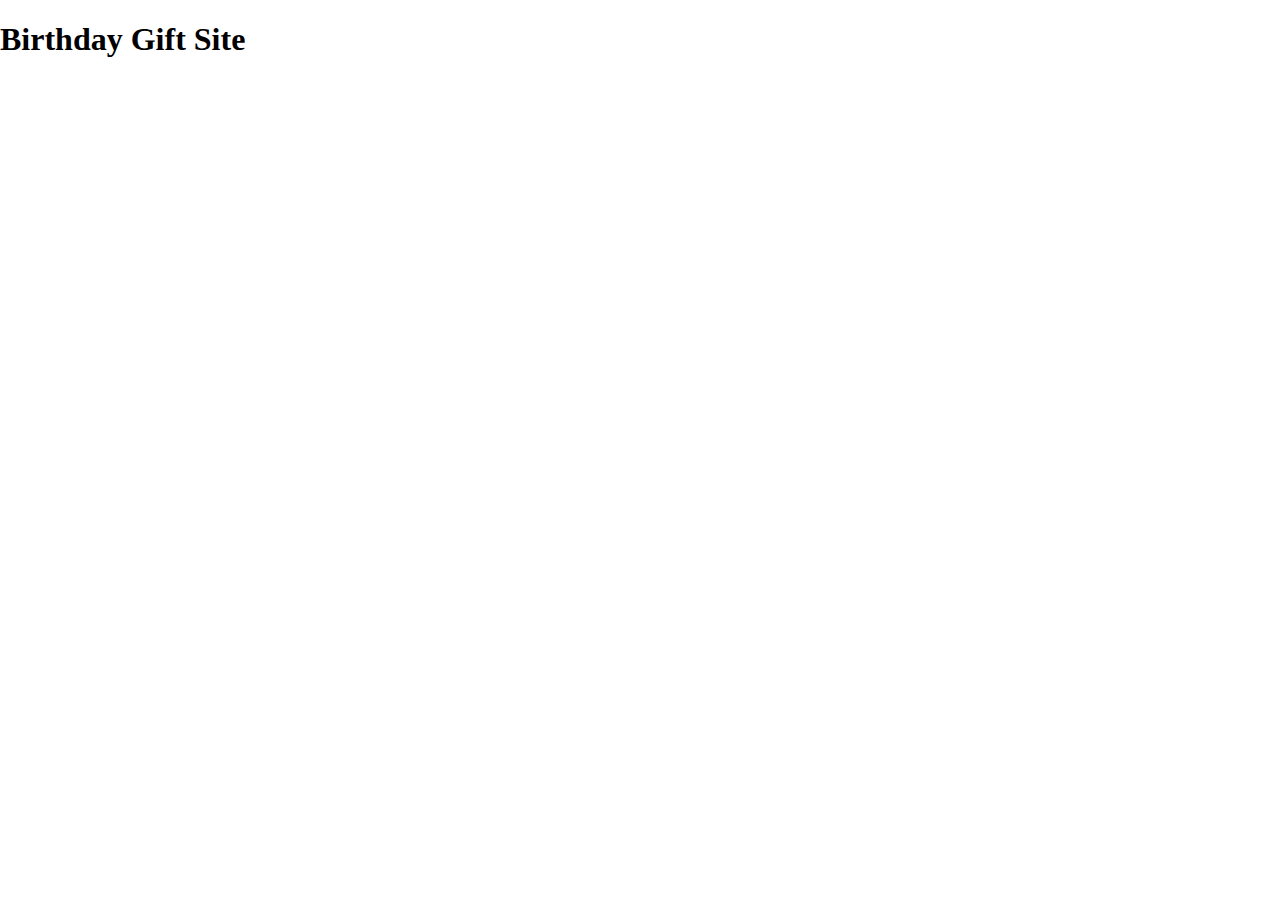
==== Module 2 Web Dev Basics/Build a birthday GIFt site/index.html @ 667eaa0a "Intial birthday GIFt site setup" ====
<!DOCTYPE html>
<html lang="en">
  <head>
    <meta charset="UTF-8" />
    <meta name="viewport" content="width=device-width, initial-scale=1.0" />
    <link rel="stylesheet" href="styles.css" />
    <title>Birthday GIFt Site</title>
  </head>
  <body>
    <h1>Birthday Gift Site</h1>
  </body>
</html>
---- Module 2 Web Dev Basics/Build a birthday GIFt site/styles.css ----
body {
  margin: 0;
}
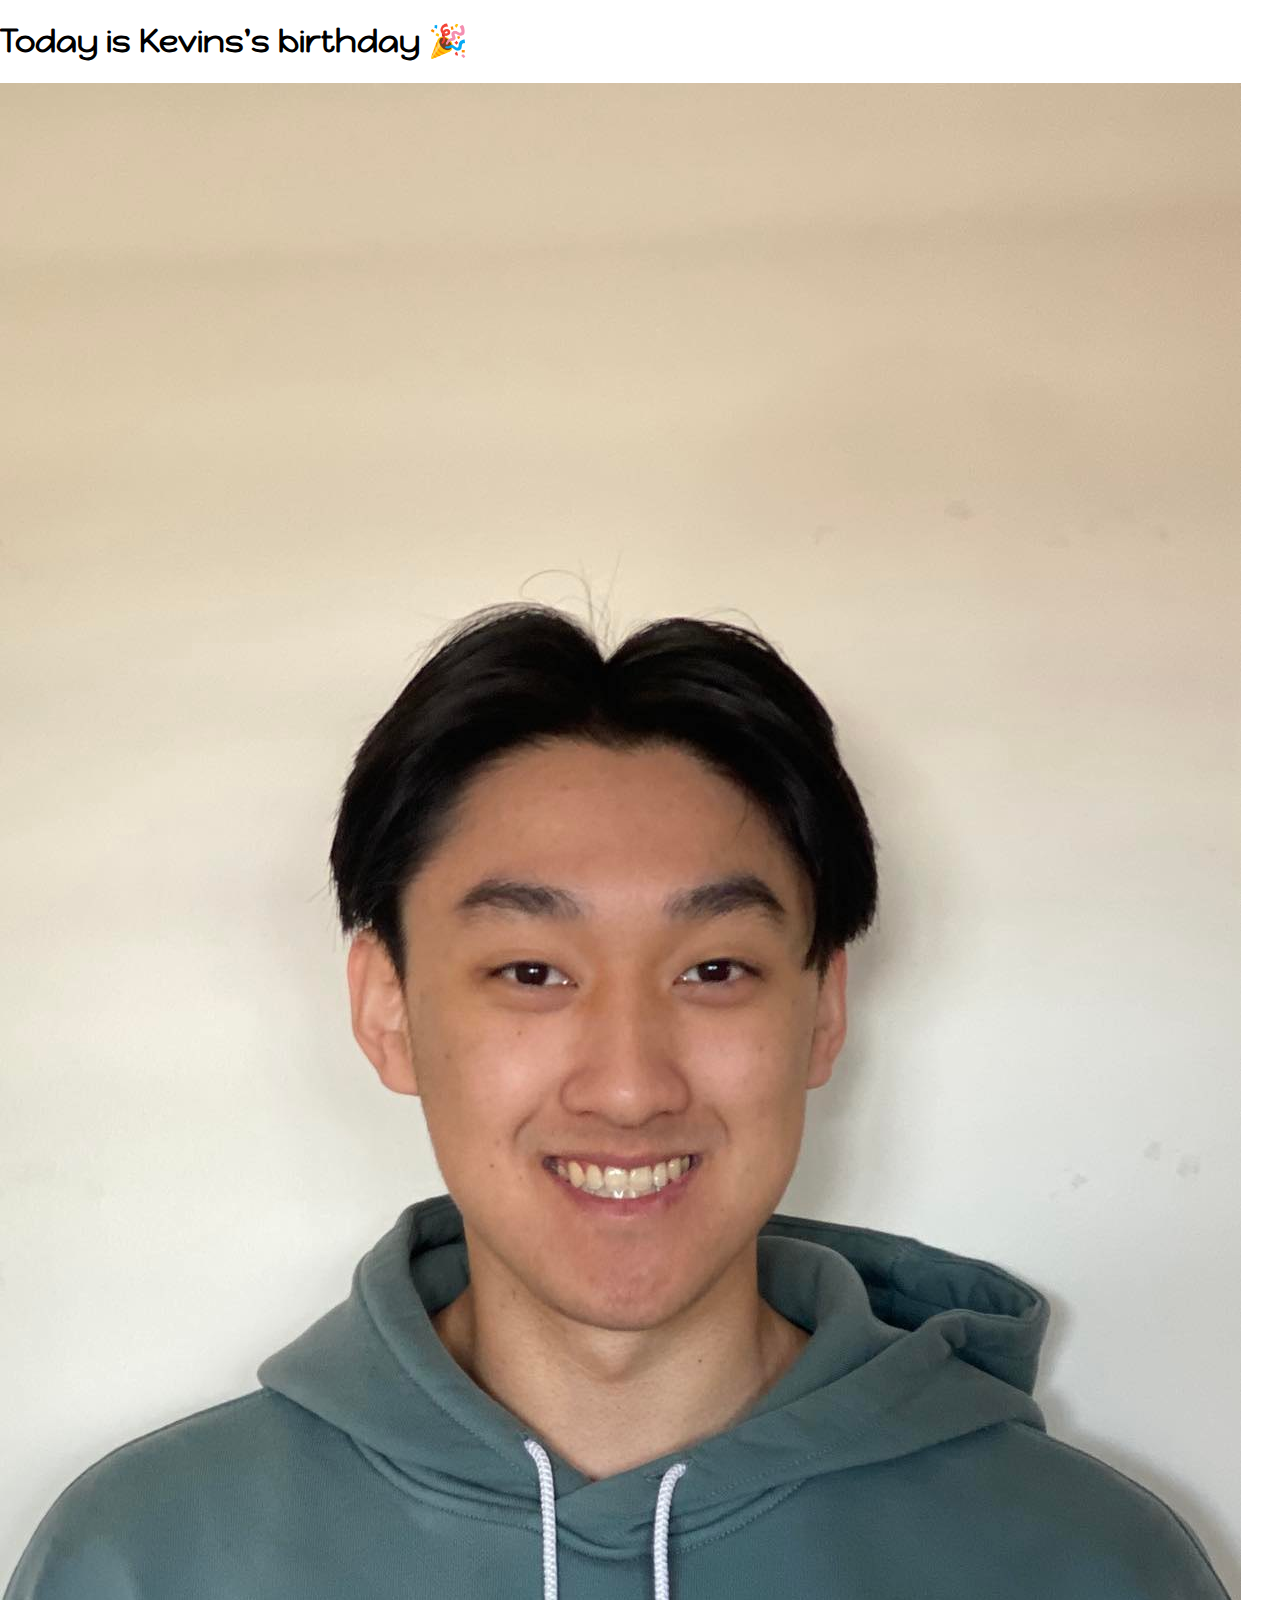
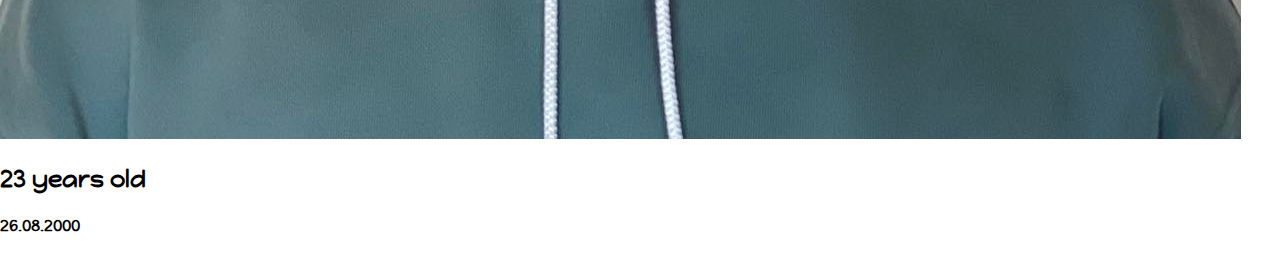
==== commit 60d9ff55: "Initial GIFt text and styling for GIFt site" ====
--- a/Module 2 Web Dev Basics/Build a birthday GIFt site/index.html
+++ b/Module 2 Web Dev Basics/Build a birthday GIFt site/index.html
@@ -4,9 +4,18 @@
     <meta charset="UTF-8" />
     <meta name="viewport" content="width=device-width, initial-scale=1.0" />
     <link rel="stylesheet" href="styles.css" />
+    <link rel="preconnect" href="https://fonts.googleapis.com" />
+    <link rel="preconnect" href="https://fonts.gstatic.com" crossorigin />
+    <link
+      href="https://fonts.googleapis.com/css2?family=Happy+Monkey&display=swap"
+      rel="stylesheet"
+    />
     <title>Birthday GIFt Site</title>
   </head>
   <body>
-    <h1>Birthday Gift Site</h1>
+    <h1>Today is Kevins's birthday 🎉</h1>
+    <img src="images/portrait.jpg" />
+    <h2>23 years old</h2>
+    <h4>26.08.2000</h4>
   </body>
 </html>
--- a/Module 2 Web Dev Basics/Build a birthday GIFt site/styles.css
+++ b/Module 2 Web Dev Basics/Build a birthday GIFt site/styles.css
@@ -1,3 +1,4 @@
 body {
   margin: 0;
+  font-family: "Happy Monkey", sans-serif;
 }
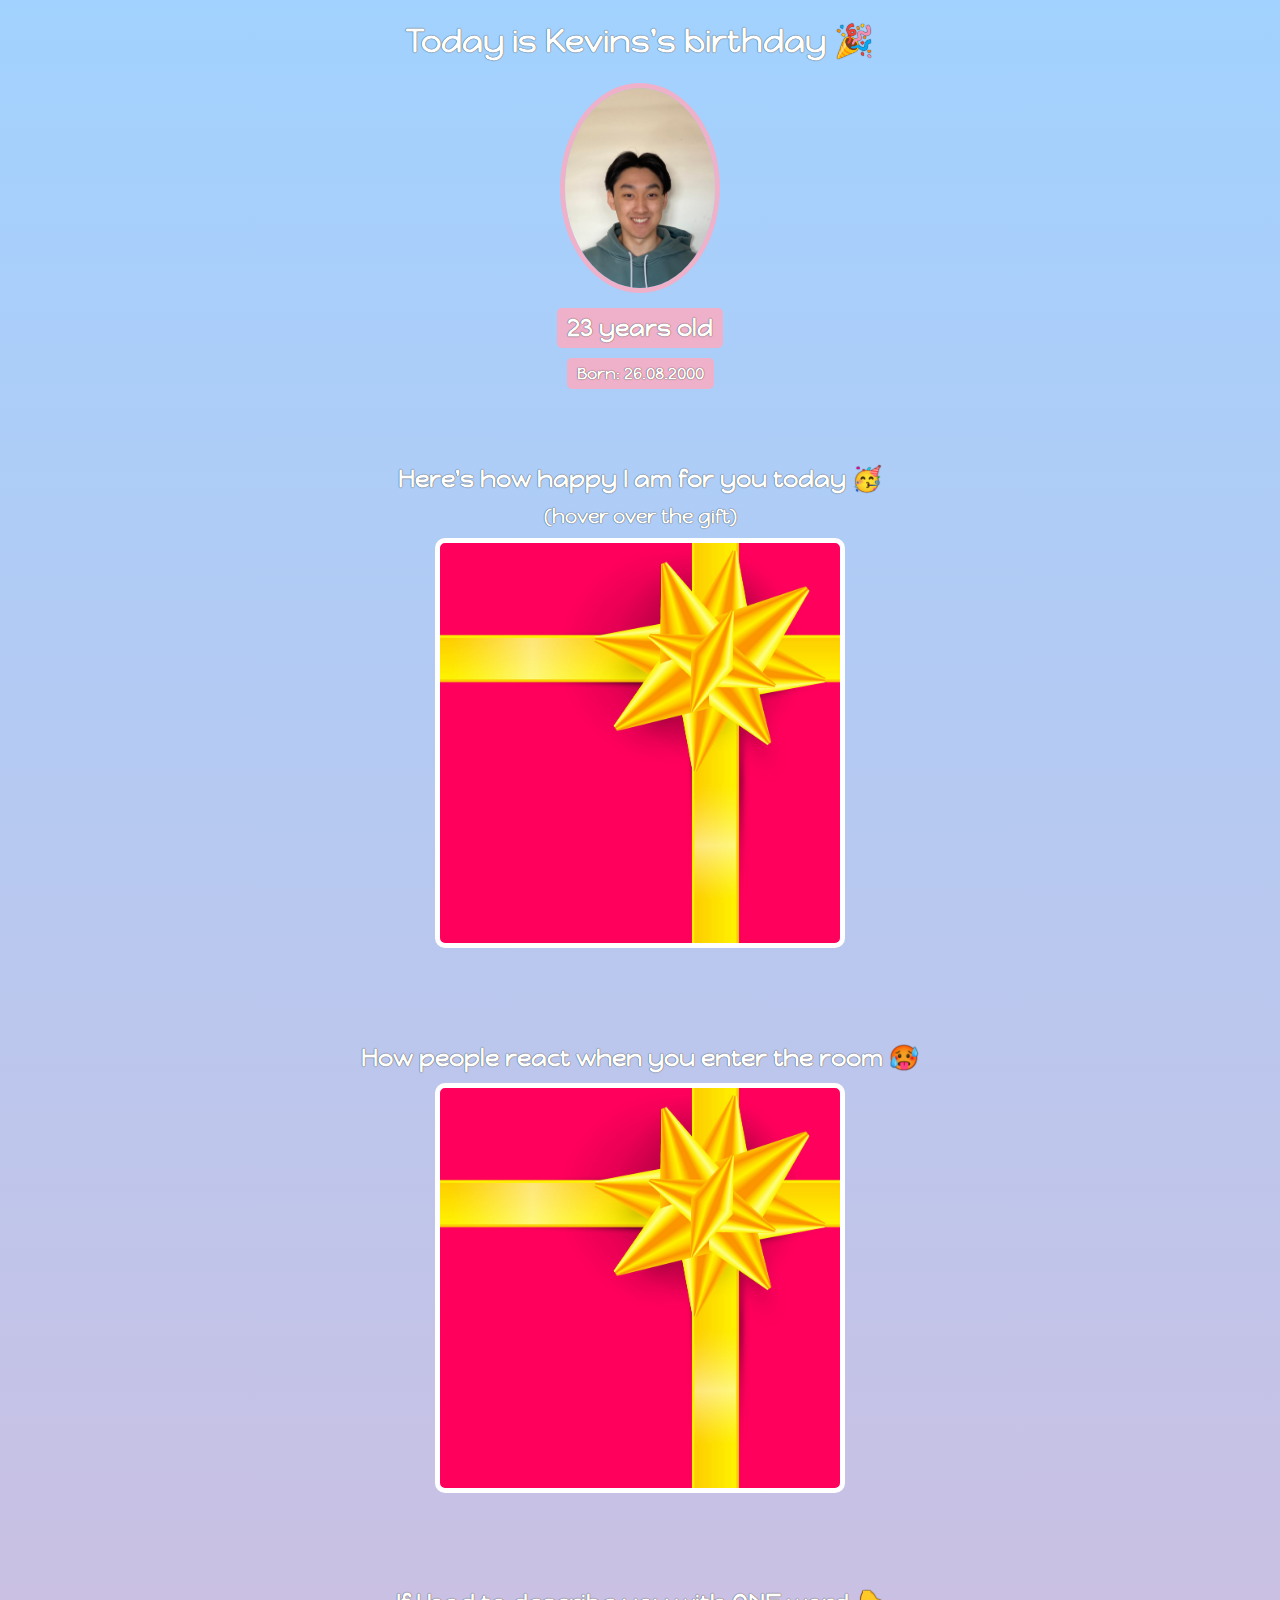
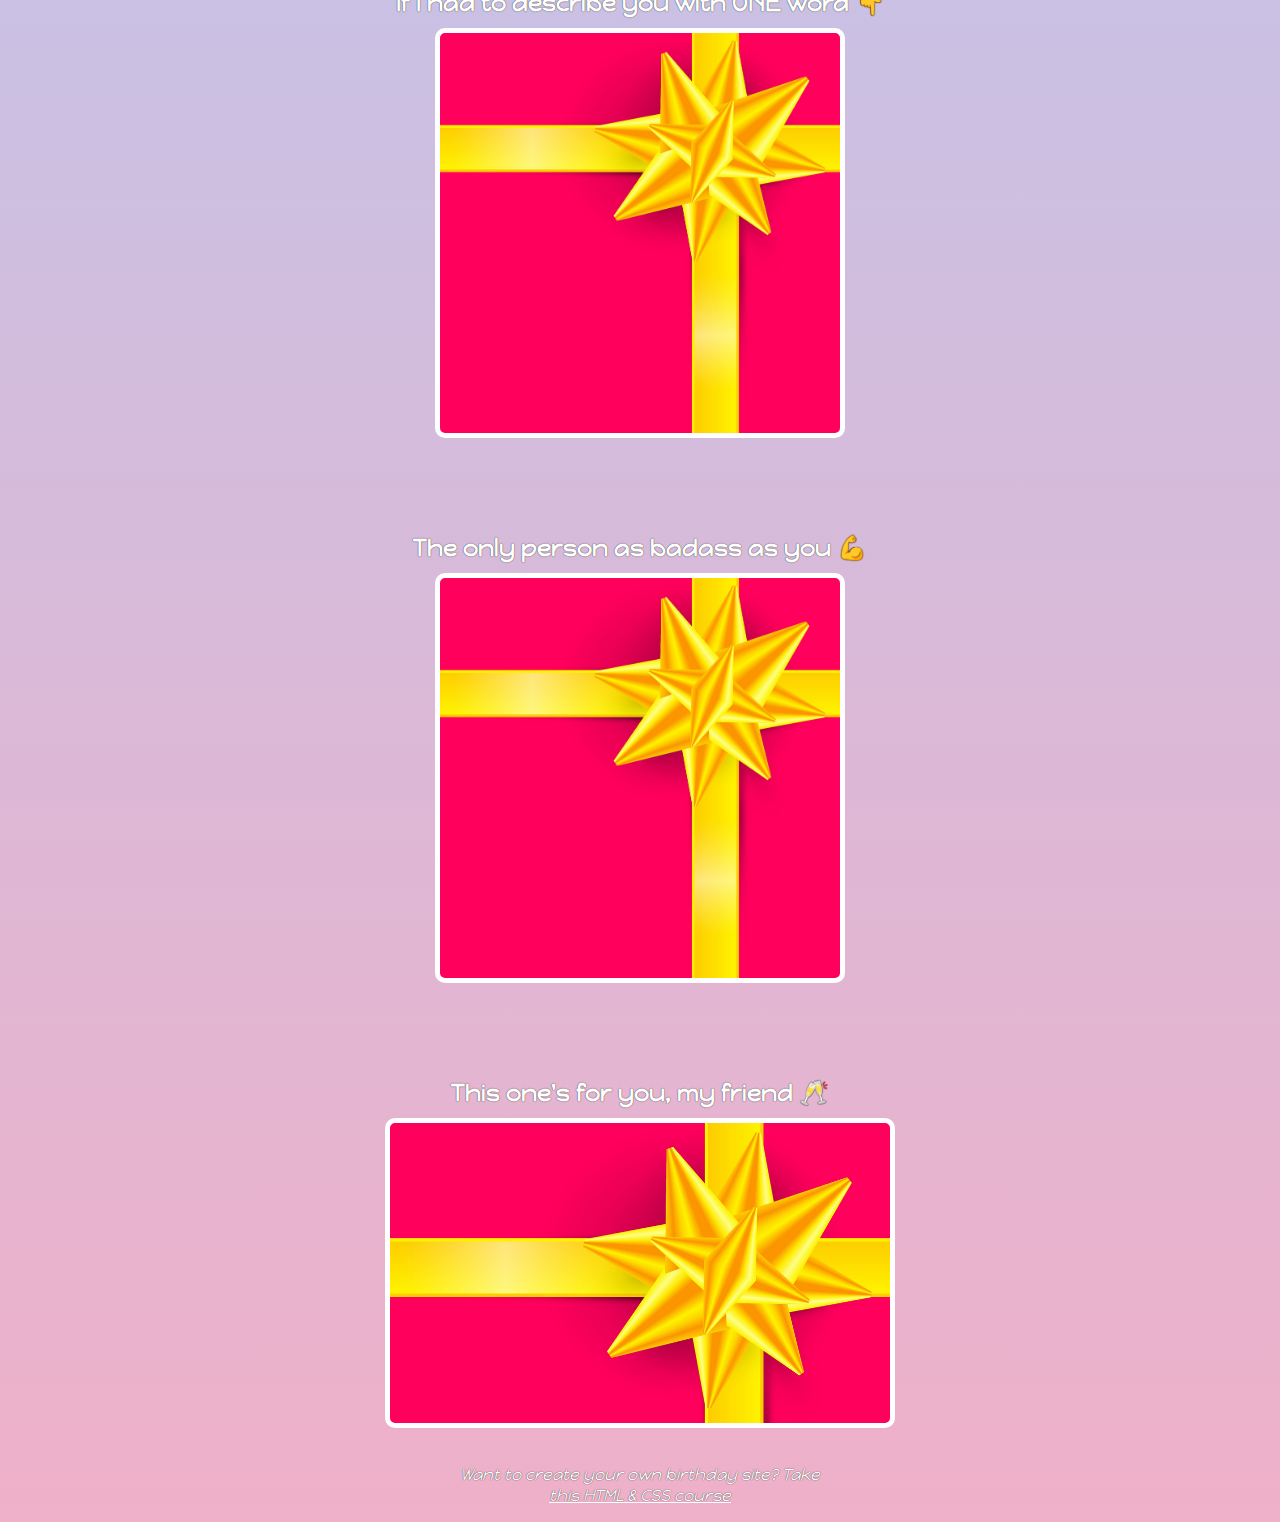
==== commit e5d75eec: "Completed GIFt site" ====
--- a/Module 2 Web Dev Basics/Build a birthday GIFt site/index.html
+++ b/Module 2 Web Dev Basics/Build a birthday GIFt site/index.html
@@ -13,9 +13,41 @@
     <title>Birthday GIFt Site</title>
   </head>
   <body>
-    <h1>Today is Kevins's birthday 🎉</h1>
-    <img src="images/portrait.jpg" />
-    <h2>23 years old</h2>
-    <h4>26.08.2000</h4>
+    <div id="header">
+      <h1>Today is Kevins's birthday 🎉</h1>
+      <img id="portrait" src="images/portrait.jpg" alt="Kevin's photo Avatar" />
+      <h2 id="bday-age">23 years old</h2>
+      <h4 id="bday-date">Born: 26.08.2000</h4>
+    </div>
+    <div id="gift-section">
+      <h2 id="gift-heading">Here's how happy I am for you today 🥳</h2>
+      <h3 id="gift-instruction">(hover over the gift)</h3>
+      <div class="gift-img" id="gift-happy"></div>
+    </div>
+    <div id="gift-section">
+      <h2 id="gift-heading">How people react when you enter the room 🥵</h2>
+      <div class="gift-img" id="gift-dance"></div>
+    </div>
+    <div id="gift-section">
+      <h2 id="gift-heading">If I had to describe you with ONE word 👇</h2>
+      <div class="gift-img" id="gift-noice"></div>
+    </div>
+    <div id="gift-section">
+      <h2 id="gift-heading">The only person as badass as you 💪</h2>
+      <div class="gift-img" id="gift-rocket"></div>
+    </div>
+    <div id="gift-section">
+      <h2 id="gift-heading">This one's for you, my friend 🥂</h2>
+      <div class="gift-img" id="gift-cheers"></div>
+    </div>
+    <div id="footer">
+      <p>
+        Want to create your own birthday site? Take
+        <br />
+        <a href="https://scrimba.com/learn/htmlandcss" target="_blank">
+          this HTML & CSS course
+        </a>
+      </p>
+    </div>
   </body>
 </html>
--- a/Module 2 Web Dev Basics/Build a birthday GIFt site/styles.css
+++ b/Module 2 Web Dev Basics/Build a birthday GIFt site/styles.css
@@ -1,4 +1,133 @@
 body {
   margin: 0;
   font-family: "Happy Monkey", sans-serif;
+  background: linear-gradient(#a2d2ff, #efb0c9);
+  color: white;
 }
+
+h1,
+#bday-age,
+#bday-date {
+  text-shadow: 0px 0px 1px black;
+}
+
+#bday-age {
+  background: #efb0c9;
+  padding: 5px 10px;
+  border-radius: 5px;
+  margin: 15px 0 10px 0;
+}
+
+#bday-date {
+  margin: 0;
+  background: #efb0c9;
+  padding: 5px 10px;
+  border-radius: 5px;
+}
+
+#portrait {
+  width: 150px;
+  border-radius: 50%;
+  border: 5px solid #efb0c9;
+}
+
+#header {
+  display: flex;
+  align-items: center;
+  flex-direction: column;
+}
+
+#gift-section {
+  display: flex;
+  flex-direction: column;
+  align-items: center;
+  margin-top: 50px;
+}
+
+#gift-heading {
+  text-shadow: 0px 0px 1px black;
+  margin: 25px 0px 10px 0px;
+}
+
+#gift-instruction {
+  text-shadow: 0px 0px 1px black;
+  margin: 0px 0px 10px 0px;
+}
+
+.gift-img {
+  background-image: url(images/gift-cover.jpg);
+  background-size: cover;
+  width: 400px;
+  height: 400px;
+  margin-bottom: 20px;
+  border: 5px solid white;
+  border-radius: 10px;
+}
+
+#gift-happy:hover {
+  background-image: url("images/happy.gif");
+  cursor: pointer;
+}
+
+#gift-dance:hover {
+  background-image: url("images/happydance.gif");
+  cursor: pointer;
+}
+
+/*
+Challenge:
+Create the "genius" and "badass" GIFt sections.
+
+Texts:
+If I had to describe you with ONE word 👇
+
+The only person as badass as you 💪
+
+*/
+
+#gift-noice:hover {
+  background-image: url("images/noice.gif");
+  cursor: pointer;
+}
+
+#gift-rocket:hover {
+  background-image: url("images/rocket.gif");
+  cursor: pointer;
+}
+
+/*
+Challenge:
+Create the "cheers" GIFt section.
+
+Note: this GIFt should have a height of 200px. 
+Select the #gift-img-cheers id and override 
+the height that the element got from the 
+.gift-img class.
+*/
+
+#gift-cheers {
+  height: 300px;
+  width: 500px;
+}
+
+#gift-cheers:hover {
+  background-image: url("images/cheers.gif");
+  cursor: pointer;
+}
+
+#footer {
+  display: flex;
+  justify-content: center;
+  text-align: center;
+  text-shadow: 0px 0px 1px black;
+  font-style: italic;
+}
+
+a {
+  color: white;
+}
+
+a:hover {
+  color: #a2d2ff;
+}
+`